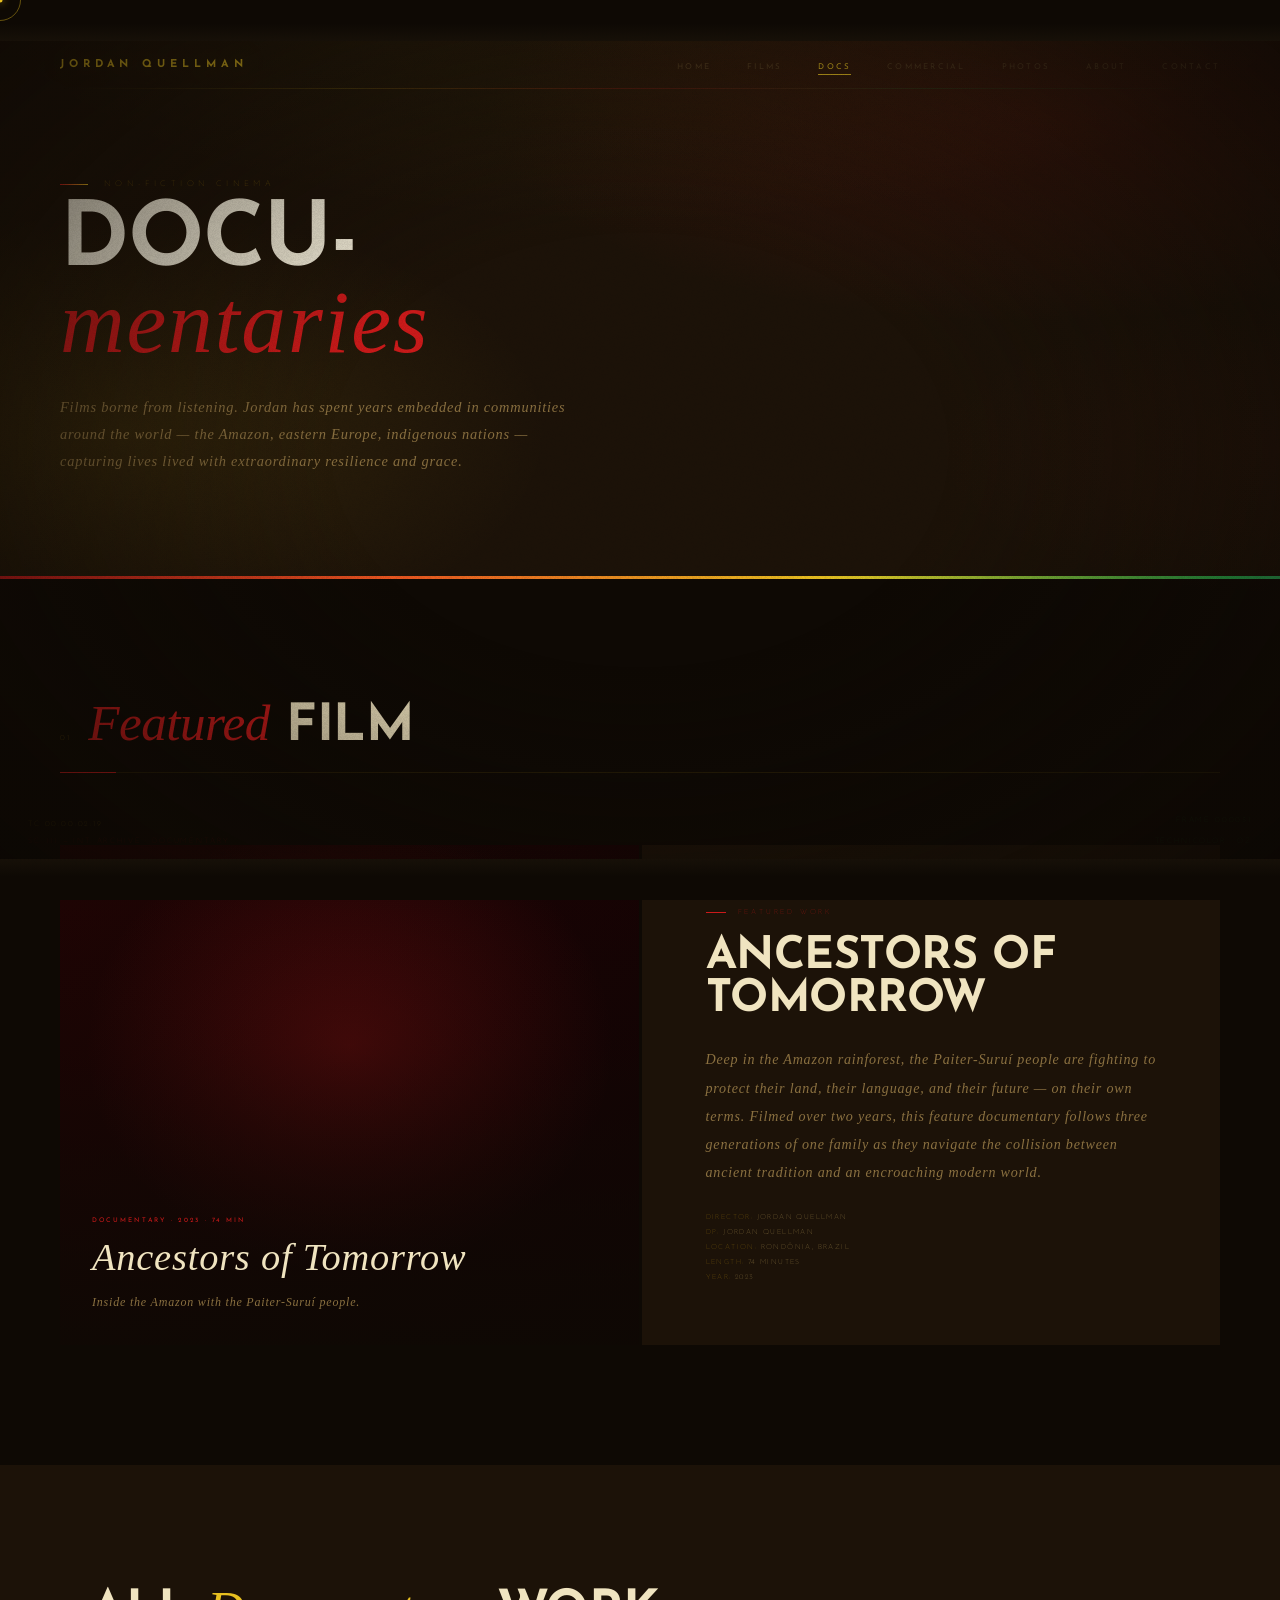
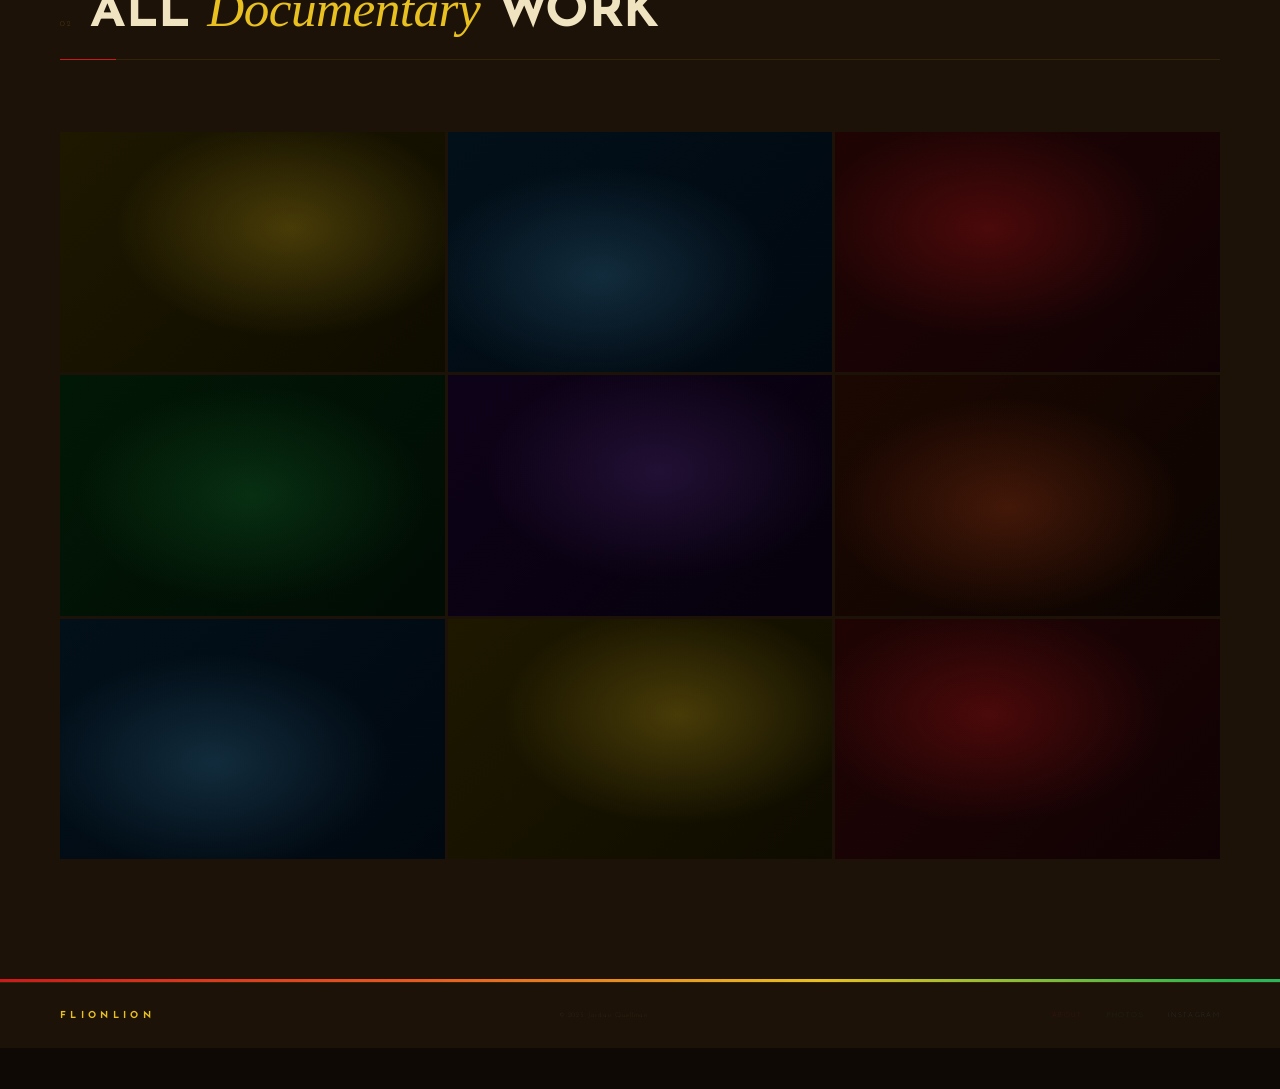
==== documentary.html @ 43848c0e "Add files via upload" ====
<!DOCTYPE html>
<html lang="en">
<head>
<meta charset="UTF-8">
<meta name="viewport" content="width=device-width, initial-scale=1.0">
<title>Documentaries — Jordan Quellman</title>
<meta name="description" content="Documentary films by Jordan Quellman — from the Amazon rainforest to indigenous communities worldwide.">
<link rel="stylesheet" href="style.css">
<style>
.page-header { background:var(--kansas-dark); padding:clamp(110px,16vw,180px) 60px clamp(60px,8vw,100px); position:relative; overflow:hidden; }
.page-header::before { content:''; position:absolute; inset:0; background:radial-gradient(ellipse 70% 60% at 80% 20%,rgba(204,26,26,0.14) 0%,transparent 60%),radial-gradient(ellipse 60% 70% at 10% 75%,rgba(232,192,32,0.10) 0%,transparent 55%); pointer-events:none; }
.ph-eyebrow { font-weight:100; font-size:0.5rem; letter-spacing:0.55em; text-transform:uppercase; color:var(--yellow-d); margin-bottom:16px; display:flex; align-items:center; gap:16px; position:relative; z-index:1; }
.ph-eyebrow::before { content:''; width:28px; height:1px; background:linear-gradient(to right,var(--ruby),var(--yellow)); }
.ph-title { font-weight:700; text-transform:uppercase; font-size:clamp(2.8rem,7vw,7rem); line-height:0.88; letter-spacing:-0.01em; position:relative; z-index:1; color:var(--ivory); }
.ph-title em { font-family:'Cormorant Garant',serif; font-style:italic; font-weight:300; text-transform:none; color:var(--ruby); }
.ph-desc { margin-top:24px; font-family:'Cormorant Garant',serif; font-style:italic; font-size:0.9rem; color:var(--dusk); line-height:1.9; max-width:520px; position:relative; z-index:1; }

/* Featured doc — tall card with text beside */
.doc-featured {
  display:grid; grid-template-columns:1fr 1fr; gap:3px;
}
.doc-featured-card {
  position:relative; overflow:hidden; cursor:pointer;
  min-height:480px; background:var(--kansas-mid);
}
.doc-featured-card-bg {
  position:absolute; inset:0; transition:transform 1.4s cubic-bezier(.25,.46,.45,.94);
  background:radial-gradient(ellipse 70% 70% at 50% 40%,rgba(204,26,26,0.28) 0%,transparent 65%),linear-gradient(135deg,#200404 0%,#100204 100%);
}
.doc-featured-card:hover .doc-featured-card-bg { transform:scale(1.06); }
.doc-featured-card-ov { position:absolute; inset:0; background:linear-gradient(to top,rgba(14,9,4,.85) 0%,rgba(14,9,4,.2) 60%,transparent 100%); z-index:1; }
.doc-featured-info { position:absolute; bottom:0; left:0; right:0; padding:32px; z-index:2; }
.dfi-cat { font-weight:400; font-size:0.4rem; letter-spacing:0.35em; text-transform:uppercase; color:var(--ruby); margin-bottom:10px; }
.dfi-title { font-family:'Cormorant Garant',serif; font-style:italic; font-weight:300; font-size:clamp(1.6rem,3vw,2.4rem); color:var(--cream); line-height:1.2; margin-bottom:12px; }
.dfi-desc { font-family:'Cormorant Garant',serif; font-style:italic; font-size:0.75rem; color:var(--dusk); line-height:1.8; }

.doc-featured-text {
  background:var(--kansas-dark); padding:clamp(40px,5vw,72px);
  display:flex; flex-direction:column; justify-content:center;
}
.dft-label { font-weight:100; font-size:0.44rem; letter-spacing:0.4em; text-transform:uppercase; color:var(--ruby); margin-bottom:20px; display:flex; align-items:center; gap:12px; }
.dft-label::before { content:''; width:20px; height:1px; background:var(--ruby); }
.dft-title { font-weight:700; text-transform:uppercase; font-size:clamp(1.6rem,3.5vw,3rem); color:var(--cream); line-height:0.95; letter-spacing:-0.01em; margin-bottom:24px; }
.dft-body { font-family:'Cormorant Garant',serif; font-style:italic; font-size:0.88rem; color:var(--dusk); line-height:2; margin-bottom:28px; }
.dft-meta { display:flex; flex-direction:column; gap:8px; }
.dft-meta-item { font-weight:100; font-size:0.44rem; letter-spacing:0.2em; text-transform:uppercase; }
.dft-meta-item span { color:var(--yellow-d); }

@media(max-width:900px) {
  .doc-featured { grid-template-columns:1fr; }
  .doc-featured-card { min-height:360px; }
}
</style>
</head>
<body>
<canvas id="grain"></canvas>
<div class="lb-t"></div><div class="lb-b"></div>
<div class="vignette"></div><div class="halation"></div>
<div class="hud-l"><div class="hud-tc">TC <span id="tc">00:00:00:00</span></div><div class="hud-sc">SC. III — INT. ARCHIVE · DOCUMENTARY</div></div>
<div class="hud-r"><div id="fn">FRAME 000000</div><div style="margin-top:4px;color:rgba(26,140,60,0.4)">TECHNICOLOR · OZ</div></div>
<div class="c-dot" id="cd"></div><div class="c-ring" id="cr"></div>

<nav>
  <a href="index.html" class="nav-logo">Jordan Quellman</a>
  <ul class="nav-links">
    <li><a href="index.html">Home</a></li>
    <li><a href="films.html">Films</a></li>
    <li><a href="documentary.html" class="active">Docs</a></li>
    <li><a href="commercial.html">Commercial</a></li>
    <li><a href="photography.html">Photos</a></li>
    <li><a href="about.html">About</a></li>
    <li><a href="contact.html">Contact</a></li>
  </ul>
</nav>

<div class="page-header">
  <p class="ph-eyebrow">Non-Fiction Cinema</p>
  <h1 class="ph-title">Docu-<br><em>mentaries</em></h1>
  <p class="ph-desc">Films borne from listening. Jordan has spent years embedded in communities around the world — the Amazon, eastern Europe, indigenous nations — capturing lives lived with extraordinary resilience and grace.</p>
</div>
<div class="rainbow-bar"></div>

<!-- Featured doc -->
<section class="section-pad" style="background:var(--kansas-black)">
  <div class="s-hdr reveal">
    <span class="s-num">01</span>
    <h2 class="s-title"><em class="c-ruby">Featured</em> Film</h2>
  </div>
  <div class="doc-featured reveal">
    <div class="doc-featured-card">
      <div class="doc-featured-card-bg"></div>
      <div class="doc-featured-card-ov"></div>
      <div class="doc-featured-info">
        <p class="dfi-cat">Documentary · 2023 · 74 min</p>
        <h2 class="dfi-title">Ancestors of Tomorrow</h2>
        <p class="dfi-desc">Inside the Amazon with the Paiter-Suruí people.</p>
      </div>
    </div>
    <div class="doc-featured-text">
      <p class="dft-label">Featured Work</p>
      <h3 class="dft-title">Ancestors of Tomorrow</h3>
      <p class="dft-body">Deep in the Amazon rainforest, the Paiter-Suruí people are fighting to protect their land, their language, and their future — on their own terms. Filmed over two years, this feature documentary follows three generations of one family as they navigate the collision between ancient tradition and an encroaching modern world.</p>
      <div class="dft-meta">
        <p class="dft-meta-item"><span>Director:</span> Jordan Quellman</p>
        <p class="dft-meta-item"><span>DP:</span> Jordan Quellman</p>
        <p class="dft-meta-item"><span>Location:</span> Rondônia, Brazil</p>
        <p class="dft-meta-item"><span>Length:</span> 74 minutes</p>
        <p class="dft-meta-item"><span>Year:</span> 2023</p>
      </div>
    </div>
  </div>
</section>

<!-- All docs grid -->
<section class="section-pad" style="background:var(--kansas-dark)">
  <div class="s-hdr reveal">
    <span class="s-num">02</span>
    <h2 class="s-title">All <em class="c-yellow">Documentary</em> Work</h2>
  </div>
  <div class="video-grid reveal">
    <div class="vid-card vc-yellow">
      <div class="vid-card-bg"></div><div class="vid-card-glow"></div><div class="vid-card-ov"></div>
      <div class="vid-play"><div class="vid-play-ring"><div class="vid-play-tri"></div></div></div>
      <div class="vid-stripe"></div>
      <div class="vid-card-info"><p class="vi-cat">Doc · 2023</p><h3 class="vi-title">Column of Life</h3></div>
    </div>
    <div class="vid-card vc-sky">
      <div class="vid-card-bg"></div><div class="vid-card-glow"></div><div class="vid-card-ov"></div>
      <div class="vid-play"><div class="vid-play-ring"><div class="vid-play-tri"></div></div></div>
      <div class="vid-stripe"></div>
      <div class="vid-card-info"><p class="vi-cat">Doc · 2022</p><h3 class="vi-title">Samauma</h3></div>
    </div>
    <div class="vid-card vc-ruby">
      <div class="vid-card-bg"></div><div class="vid-card-glow"></div><div class="vid-card-ov"></div>
      <div class="vid-play"><div class="vid-play-ring"><div class="vid-play-tri"></div></div></div>
      <div class="vid-stripe"></div>
      <div class="vid-card-info"><p class="vi-cat">Doc · 2021</p><h3 class="vi-title">A Call to Minyan</h3></div>
    </div>
    <div class="vid-card vc-emerald">
      <div class="vid-card-bg"></div><div class="vid-card-glow"></div><div class="vid-card-ov"></div>
      <div class="vid-play"><div class="vid-play-ring"><div class="vid-play-tri"></div></div></div>
      <div class="vid-stripe"></div>
      <div class="vid-card-info"><p class="vi-cat">Doc · 2021</p><h3 class="vi-title">Book of Earth</h3></div>
    </div>
    <div class="vid-card vc-violet">
      <div class="vid-card-bg"></div><div class="vid-card-glow"></div><div class="vid-card-ov"></div>
      <div class="vid-play"><div class="vid-play-ring"><div class="vid-play-tri"></div></div></div>
      <div class="vid-stripe"></div>
      <div class="vid-card-info"><p class="vi-cat">Doc · 2020</p><h3 class="vi-title">Dear Earth</h3></div>
    </div>
    <div class="vid-card vc-poppy">
      <div class="vid-card-bg"></div><div class="vid-card-glow"></div><div class="vid-card-ov"></div>
      <div class="vid-play"><div class="vid-play-ring"><div class="vid-play-tri"></div></div></div>
      <div class="vid-stripe"></div>
      <div class="vid-card-info"><p class="vi-cat">Doc Series · 2020</p><h3 class="vi-title">Vital Voices — Kiran</h3></div>
    </div>
    <div class="vid-card vc-sky">
      <div class="vid-card-bg"></div><div class="vid-card-glow"></div><div class="vid-card-ov"></div>
      <div class="vid-play"><div class="vid-play-ring"><div class="vid-play-tri"></div></div></div>
      <div class="vid-stripe"></div>
      <div class="vid-card-info"><p class="vi-cat">Doc Series · 2020</p><h3 class="vi-title">Vital Voices — Lina</h3></div>
    </div>
    <div class="vid-card vc-yellow">
      <div class="vid-card-bg"></div><div class="vid-card-glow"></div><div class="vid-card-ov"></div>
      <div class="vid-play"><div class="vid-play-ring"><div class="vid-play-tri"></div></div></div>
      <div class="vid-stripe"></div>
      <div class="vid-card-info"><p class="vi-cat">Doc · 2019</p><h3 class="vi-title">Agandi</h3></div>
    </div>
    <div class="vid-card vc-ruby">
      <div class="vid-card-bg"></div><div class="vid-card-glow"></div><div class="vid-card-ov"></div>
      <div class="vid-play"><div class="vid-play-ring"><div class="vid-play-tri"></div></div></div>
      <div class="vid-stripe"></div>
      <div class="vid-card-info"><p class="vi-cat">Doc · 2018</p><h3 class="vi-title">The River Runs Both Ways</h3></div>
    </div>
  </div>
</section>

<div class="rainbow-bar"></div>
<footer class="site-footer">
  <span class="f-logo">Flionlion</span>
  <span class="f-copy">© 2025 Jordan Quellman</span>
  <div class="f-links"><a href="about.html">About</a><a href="photography.html">Photos</a><a href="https://instagram.com/flionlion" target="_blank">Instagram</a></div>
</footer>
<script src="main.js"></script>
</body>
</html>
---- style.css ----
/* ═══════════════════════════════════════════════════════
   FLIONLION.COM — SHARED STYLES
   Wizard of Oz Technicolor × Paper Moon (Futura) Aesthetic
═══════════════════════════════════════════════════════ */

@import url('https://fonts.googleapis.com/css2?family=Josefin+Sans:ital,wght@0,100;0,300;0,400;0,600;0,700;1,100;1,300&family=Cormorant+Garant:ital,wght@1,300;1,500&display=swap');

*, *::before, *::after { box-sizing: border-box; margin: 0; padding: 0; }

:root {
  --kansas-black:   #0e0904;
  --kansas-dark:    #1c1208;
  --kansas-mid:     #2e1e0c;
  --kansas-dust:    #4a3418;
  --kansas-ochre:   #7a5828;
  --kansas-straw:   #a88048;

  --ruby:      #cc1a1a;
  --ruby-deep: #8c0e0e;
  --ruby-glow: rgba(204,26,26,0.15);
  --emerald:   #1a8c3c;
  --emerald-l: #28b850;
  --emerald-d: #0e5222;
  --yellow:    #e8c020;
  --yellow-l:  #f4d840;
  --yellow-d:  #a88010;
  --sky:       #4a9cc8;
  --sky-l:     #6ab8e0;
  --sky-d:     #285878;
  --violet:    #7840b0;
  --violet-l:  #9c5cd8;
  --violet-d:  #4a2070;
  --poppy:     #e85820;
  --poppy-d:   #9c3410;

  --ivory:     #faf4e0;
  --cream:     #f0e4c0;
  --parchment: #dcc898;
  --wheat:     #c4a860;
  --dusk:      #8a7040;
  --shadow:    #4e3820;
}

html { scroll-behavior: smooth; }

body {
  background: var(--kansas-black);
  color: var(--wheat);
  font-family: 'Josefin Sans', sans-serif;
  font-weight: 300;
  letter-spacing: 0.05em;
  overflow-x: hidden;
  cursor: none;
}

/* ── GRAIN ─────────────────────────────── */
#grain {
  position: fixed; inset: 0;
  z-index: 8800; pointer-events: none;
  opacity: 0.065; mix-blend-mode: multiply;
}

/* ── LETTERBOX ──────────────────────────── */
.lb-t, .lb-b {
  position: fixed; left: 0; right: 0;
  height: clamp(20px, 3.2vw, 46px);
  background: var(--kansas-black); z-index: 8000;
}
.lb-t { top: 0; }
.lb-b { bottom: 0; }
.lb-t::after {
  content:''; position:absolute; bottom:0; left:0; right:0; height:18px;
  background: linear-gradient(to bottom, transparent, rgba(168,128,72,0.06));
}
.lb-b::before {
  content:''; position:absolute; top:0; left:0; right:0; height:18px;
  background: linear-gradient(to top, transparent, rgba(168,128,72,0.06));
}

/* ── VIGNETTE ───────────────────────────── */
.vignette {
  position: fixed; inset: 0; z-index: 7800; pointer-events: none;
  background: radial-gradient(ellipse 80% 80% at 50% 50%,
    transparent 30%, rgba(14,9,4,0.55) 70%, rgba(10,6,3,0.82) 100%);
}
.halation {
  position: fixed; inset: 0; z-index: 7600; pointer-events: none;
  background:
    radial-gradient(ellipse 90% 50% at 50% -5%, rgba(232,192,32,0.07) 0%, transparent 60%),
    radial-gradient(ellipse 50% 30% at 100% 50%, rgba(204,26,26,0.04) 0%, transparent 55%);
  mix-blend-mode: screen;
}

/* ── HUD ────────────────────────────────── */
.hud-l {
  position:fixed; bottom:clamp(24px,4vw,52px); left:28px;
  z-index:7200; pointer-events:none;
  font-family:'Josefin Sans',sans-serif; font-weight:100;
  font-size:0.46rem; letter-spacing:0.25em; line-height:2.2; text-transform:uppercase;
}
.hud-tc { color:rgba(232,192,32,0.45); }
.hud-sc { color:rgba(204,26,26,0.38); }
.hud-r {
  position:fixed; bottom:clamp(24px,4vw,52px); right:28px;
  z-index:7200; pointer-events:none;
  font-family:'Josefin Sans',sans-serif; font-weight:100;
  font-size:0.46rem; letter-spacing:0.25em; text-align:right;
  color:rgba(26,140,60,0.42); line-height:2.2; text-transform:uppercase;
}

/* ── CURSOR ─────────────────────────────── */
.c-dot {
  position:fixed; width:5px; height:5px;
  background:var(--yellow); border-radius:50%;
  pointer-events:none; z-index:9999;
  transform:translate(-50%,-50%);
  box-shadow:0 0 8px rgba(232,192,32,0.7);
}
.c-ring {
  position:fixed; width:42px; height:42px; border-radius:50%;
  border:1px solid rgba(232,192,32,0.4);
  pointer-events:none; z-index:9998;
  transform:translate(-50%,-50%);
  transition:width .5s, height .5s, border-color .4s;
}

/* ── NAV ─────────────────────────────────── */
nav {
  position:fixed;
  top:clamp(20px,3.2vw,46px);
  left:0; right:0; z-index:6000;
  display:flex; align-items:center;
  justify-content:space-between;
  padding:16px 60px;
}
nav::after {
  content:''; position:absolute; bottom:0; left:60px; right:60px; height:1px;
  background:linear-gradient(to right,
    transparent,
    rgba(232,192,32,0.2) 25%,
    rgba(204,26,26,0.25) 50%,
    rgba(26,140,60,0.2) 75%,
    transparent);
}
.nav-logo {
  font-family:'Josefin Sans',sans-serif; font-weight:700;
  font-size:0.68rem; letter-spacing:0.45em; text-transform:uppercase;
  text-decoration:none; color:var(--yellow);
  text-shadow:0 0 28px rgba(232,192,32,0.4);
}
.nav-links { list-style:none; display:flex; gap:36px; align-items:center; }
.nav-links a {
  font-family:'Josefin Sans',sans-serif; font-weight:400;
  font-size:0.5rem; letter-spacing:0.28em; text-transform:uppercase;
  color:var(--shadow); text-decoration:none;
  transition:color .4s;
  position:relative;
}
.nav-links a::after {
  content:''; position:absolute; bottom:-4px; left:50%; right:50%;
  height:1px; background:var(--yellow);
  transition:left .4s ease, right .4s ease;
}
.nav-links a:hover, .nav-links a.active { color:var(--yellow); }
.nav-links a:hover::after, .nav-links a.active::after { left:0; right:0; }
.nav-links a.active { color:var(--yellow); }

/* ── RAINBOW BAR ────────────────────────── */
.rainbow-bar {
  height:3px;
  background:linear-gradient(90deg,
    var(--ruby) 0%, var(--poppy) 16%, var(--yellow) 32%,
    var(--emerald-l) 48%, var(--sky) 66%, var(--sky-d) 80%, var(--violet) 100%);
  background-size:200% 100%;
  animation:rainbowShift 8s linear infinite;
}
@keyframes rainbowShift { 0%{background-position:0% 0%} 100%{background-position:200% 0%} }

/* ── MARQUEE ────────────────────────────── */
.mq-wrap {
  background:var(--kansas-dark); overflow:hidden; padding:12px 0;
  border-top:1px solid rgba(232,192,32,0.1);
  border-bottom:1px solid rgba(232,192,32,0.1);
}
.mq-track { display:flex; width:max-content; animation:mq 36s linear infinite; }
.mq-item {
  font-family:'Josefin Sans',sans-serif; font-weight:600;
  font-size:0.48rem; letter-spacing:0.38em; text-transform:uppercase;
  padding:0 28px; white-space:nowrap;
}
.mq-item:nth-child(5n+1) { color:rgba(204,26,26,0.5); }
.mq-item:nth-child(5n+2) { color:rgba(196,158,16,0.48); }
.mq-item:nth-child(5n+3) { color:rgba(26,140,60,0.5); }
.mq-item:nth-child(5n+4) { color:rgba(74,156,200,0.48); }
.mq-item:nth-child(5n+5) { color:rgba(120,64,176,0.48); }
@keyframes mq { from{transform:translateX(0)} to{transform:translateX(-50%)} }

/* ── PAGE HEADER (inner pages) ──────────── */
.page-header {
  padding: clamp(110px,16vw,180px) 60px clamp(60px,8vw,100px);
  position: relative; overflow: hidden;
  background: var(--kansas-dark);
}
.page-header::before {
  content:''; position:absolute; inset:0;
  background:
    radial-gradient(ellipse 80% 60% at 80% 30%, rgba(232,192,32,0.10) 0%, transparent 60%),
    radial-gradient(ellipse 60% 70% at 10% 80%, rgba(204,26,26,0.08) 0%, transparent 60%);
  pointer-events:none;
}
.ph-eyebrow {
  font-weight:100; font-size:0.5rem; letter-spacing:0.55em; text-transform:uppercase;
  color:var(--yellow-d); margin-bottom:16px;
  display:flex; align-items:center; gap:16px; position:relative; z-index:1;
}
.ph-eyebrow::before { content:''; width:28px; height:1px; background:linear-gradient(to right,var(--ruby),var(--yellow)); }
.ph-title {
  font-family:'Josefin Sans',sans-serif; font-weight:700; text-transform:uppercase;
  font-size:clamp(2.8rem,7vw,7rem); line-height:0.88; letter-spacing:-0.01em;
  position:relative; z-index:1;
}
.ph-title em {
  font-family:'Cormorant Garant',serif; font-style:italic;
  font-weight:300; text-transform:none; letter-spacing:0.02em;
}
.ph-desc {
  margin-top:24px; font-family:'Cormorant Garant',serif; font-style:italic;
  font-size:0.9rem; color:var(--dusk); line-height:1.9; max-width:480px;
  position:relative; z-index:1;
}

/* ── SECTION COMMON ─────────────────────── */
.section-pad { padding:clamp(60px,10vw,120px) 60px; }
.section-pad-sm { padding:clamp(40px,6vw,80px) 60px; }

.s-hdr {
  display:flex; align-items:baseline; gap:18px;
  margin-bottom:clamp(40px,6vw,72px);
  padding-bottom:20px;
  border-bottom:1px solid rgba(232,192,32,0.1);
  position:relative;
}
.s-hdr::after {
  content:''; position:absolute; bottom:-1px; left:0;
  width:56px; height:1px; background:var(--ruby);
}
.s-num { font-weight:100; font-size:0.46rem; letter-spacing:0.22em; color:var(--yellow-d); }
.s-title {
  font-family:'Josefin Sans',sans-serif; font-weight:700; text-transform:uppercase;
  font-size:clamp(1.8rem,4vw,4rem); color:var(--cream); line-height:0.95; letter-spacing:-0.01em;
}
.s-title em {
  font-family:'Cormorant Garant',serif; font-style:italic;
  font-weight:300; text-transform:none;
}
.c-ruby    { color:var(--ruby); }
.c-emerald { color:var(--emerald-l); }
.c-yellow  { color:var(--yellow); }
.c-sky     { color:var(--sky); }
.c-violet  { color:var(--violet-l); }
.c-poppy   { color:var(--poppy); }

/* ── VIDEO GRID ─────────────────────────── */
.video-grid {
  display:grid;
  grid-template-columns:repeat(3,1fr);
  gap:3px;
}
.video-grid.cols-2 { grid-template-columns:repeat(2,1fr); }
.video-grid.cols-4 { grid-template-columns:repeat(4,1fr); }

.vid-card {
  position:relative; overflow:hidden;
  aspect-ratio:16/10; cursor:pointer;
  background:var(--kansas-mid);
  display:block; text-decoration:none;
}
.vid-card.wide { grid-column:span 2; }
.vid-card.tall { grid-row:span 2; aspect-ratio:unset; }

.vid-card-bg {
  position:absolute; inset:0;
  transition:transform 1.4s cubic-bezier(.25,.46,.45,.94);
}
.vid-card:hover .vid-card-bg { transform:scale(1.1); }

/* Color themes */
.vc-ruby    .vid-card-bg { background:radial-gradient(ellipse 70% 70% at 40% 40%,rgba(204,26,26,.28) 0%,transparent 65%),linear-gradient(135deg,#200404 0%,#100204 100%); }
.vc-yellow  .vid-card-bg { background:radial-gradient(ellipse 70% 70% at 60% 40%,rgba(232,192,32,.24) 0%,transparent 65%),linear-gradient(135deg,#1e1800 0%,#0e0c00 100%); }
.vc-emerald .vid-card-bg { background:radial-gradient(ellipse 70% 70% at 50% 50%,rgba(26,140,60,.24) 0%,transparent 65%),linear-gradient(135deg,#021806 0%,#010c04 100%); }
.vc-sky     .vid-card-bg { background:radial-gradient(ellipse 70% 70% at 40% 60%,rgba(74,156,200,.22) 0%,transparent 65%),linear-gradient(135deg,#02101a 0%,#010810 100%); }
.vc-violet  .vid-card-bg { background:radial-gradient(ellipse 70% 70% at 55% 40%,rgba(120,64,176,.22) 0%,transparent 65%),linear-gradient(135deg,#0e0218 0%,#06010c 100%); }
.vc-poppy   .vid-card-bg { background:radial-gradient(ellipse 70% 70% at 45% 55%,rgba(232,88,32,.22) 0%,transparent 65%),linear-gradient(135deg,#1c0802 0%,#0c0401 100%); }

.vid-card-ov {
  position:absolute; inset:0;
  background:linear-gradient(to top,rgba(14,9,4,.92) 0%,rgba(14,9,4,.1) 50%,transparent 100%);
  opacity:0; transition:opacity .5s; z-index:2;
}
.vid-card:hover .vid-card-ov { opacity:1; }

.vid-card-glow { position:absolute; inset:0; opacity:0; transition:opacity .6s; pointer-events:none; z-index:1; }
.vc-ruby:hover    .vid-card-glow { box-shadow:inset 0 0 80px rgba(204,26,26,.2); opacity:1; }
.vc-yellow:hover  .vid-card-glow { box-shadow:inset 0 0 80px rgba(232,192,32,.2); opacity:1; }
.vc-emerald:hover .vid-card-glow { box-shadow:inset 0 0 80px rgba(26,140,60,.2); opacity:1; }
.vc-sky:hover     .vid-card-glow { box-shadow:inset 0 0 80px rgba(74,156,200,.2); opacity:1; }
.vc-violet:hover  .vid-card-glow { box-shadow:inset 0 0 80px rgba(120,64,176,.2); opacity:1; }
.vc-poppy:hover   .vid-card-glow { box-shadow:inset 0 0 80px rgba(232,88,32,.2); opacity:1; }

/* Play button overlay */
.vid-play {
  position:absolute; inset:0; z-index:3;
  display:flex; align-items:center; justify-content:center;
  opacity:0; transition:opacity .4s;
}
.vid-card:hover .vid-play { opacity:1; }
.vid-play-ring {
  width:56px; height:56px; border-radius:50%;
  border:1px solid rgba(232,192,32,0.6);
  display:flex; align-items:center; justify-content:center;
  backdrop-filter:blur(4px);
  background:rgba(14,9,4,0.4);
}
.vid-play-tri {
  width:0; height:0;
  border-top:9px solid transparent; border-bottom:9px solid transparent;
  border-left:16px solid var(--yellow); margin-left:3px;
}

/* Color stripe */
.vid-stripe {
  position:absolute; left:0; bottom:0; right:0; height:3px;
  z-index:4; transform:scaleX(0); transform-origin:left;
  transition:transform .6s cubic-bezier(.25,.46,.45,.94);
}
.vc-ruby    .vid-stripe { background:linear-gradient(90deg,var(--ruby-deep),var(--ruby)); }
.vc-yellow  .vid-stripe { background:linear-gradient(90deg,var(--yellow-d),var(--yellow-l)); }
.vc-emerald .vid-stripe { background:linear-gradient(90deg,var(--emerald-d),var(--emerald-l)); }
.vc-sky     .vid-stripe { background:linear-gradient(90deg,var(--sky-d),var(--sky-l)); }
.vc-violet  .vid-stripe { background:linear-gradient(90deg,var(--violet-d),var(--violet-l)); }
.vc-poppy   .vid-stripe { background:linear-gradient(90deg,var(--poppy-d),var(--poppy)); }
.vid-card:hover .vid-stripe { transform:scaleX(1); }

.vid-card-info {
  position:absolute; bottom:0; left:0; right:0;
  padding:16px 16px 20px; z-index:5;
  opacity:0; transform:translateY(6px);
  transition:opacity .5s, transform .5s cubic-bezier(.25,.46,.45,.94);
}
.vid-card:hover .vid-card-info { opacity:1; transform:translateY(0); }
.vi-cat {
  font-weight:400; font-size:0.38rem;
  letter-spacing:0.35em; text-transform:uppercase; margin-bottom:5px;
}
.vc-ruby    .vi-cat { color:var(--ruby); }
.vc-yellow  .vi-cat { color:var(--yellow); }
.vc-emerald .vi-cat { color:var(--emerald-l); }
.vc-sky     .vi-cat { color:var(--sky-l); }
.vc-violet  .vi-cat { color:var(--violet-l); }
.vc-poppy   .vi-cat { color:var(--poppy); }
.vi-title {
  font-family:'Cormorant Garant',serif; font-style:italic; font-weight:300;
  font-size:clamp(.8rem,1.6vw,1.1rem); color:var(--cream); line-height:1.2;
}

/* ── PHOTO GRID ─────────────────────────── */
.photo-grid {
  display:grid;
  grid-template-columns:repeat(4,1fr);
  gap:3px;
}
.photo-card {
  position:relative; overflow:hidden;
  aspect-ratio:3/4; cursor:pointer;
  background:var(--kansas-mid);
}
.photo-card.landscape { aspect-ratio:4/3; }
.photo-card.wide { grid-column:span 2; }
.photo-card-bg {
  position:absolute; inset:0;
  transition:transform 1.2s cubic-bezier(.25,.46,.45,.94);
}
.photo-card:hover .photo-card-bg { transform:scale(1.08); }
.photo-card-ov {
  position:absolute; inset:0;
  background:linear-gradient(to top,rgba(14,9,4,.8) 0%,transparent 50%);
  opacity:0; transition:opacity .5s; z-index:1;
}
.photo-card:hover .photo-card-ov { opacity:1; }
.photo-card-info {
  position:absolute; bottom:0; left:0; right:0;
  padding:14px; z-index:2;
  opacity:0; transform:translateY(4px);
  transition:opacity .5s, transform .5s;
}
.photo-card:hover .photo-card-info { opacity:1; transform:translateY(0); }
.pi-title {
  font-family:'Cormorant Garant',serif; font-style:italic;
  font-size:0.78rem; color:var(--cream);
}

/* ── FOOTER ─────────────────────────────── */
.site-footer {
  background:var(--kansas-dark);
  padding:28px 60px; margin-bottom:clamp(20px,3.2vw,46px);
  display:flex; align-items:center; justify-content:space-between;
  border-top:1px solid rgba(232,192,32,0.1);
}
.f-logo {
  font-weight:700; font-size:0.6rem; letter-spacing:0.45em;
  text-transform:uppercase; color:var(--yellow);
}
.f-copy { font-weight:100; font-size:0.42rem; letter-spacing:0.14em; color:var(--shadow); }
.f-links { display:flex; gap:24px; }
.f-links a {
  font-weight:100; font-size:0.42rem; letter-spacing:0.2em;
  text-transform:uppercase; text-decoration:none;
  transition:color .3s;
}
.f-links a:nth-child(1) { color:rgba(204,26,26,0.5); }
.f-links a:nth-child(2) { color:rgba(26,140,60,0.5); }
.f-links a:nth-child(3) { color:rgba(74,156,200,0.5); }
.f-links a:nth-child(1):hover { color:var(--ruby); }
.f-links a:nth-child(2):hover { color:var(--emerald-l); }
.f-links a:nth-child(3):hover { color:var(--sky-l); }

/* ── SCROLL REVEAL ──────────────────────── */
.reveal {
  opacity:0; transform:translateY(28px);
  transition:opacity 1s cubic-bezier(.25,.46,.45,.94),
              transform 1s cubic-bezier(.25,.46,.45,.94);
}
.reveal.on { opacity:1; transform:translateY(0); }
.d1{transition-delay:.1s} .d2{transition-delay:.2s}
.d3{transition-delay:.3s} .d4{transition-delay:.4s}
.d5{transition-delay:.5s} .d6{transition-delay:.6s}

/* ── RESPONSIVE ─────────────────────────── */
@media(max-width:900px){
  nav, .section-pad, .section-pad-sm, .site-footer { padding-left:24px; padding-right:24px; }
  nav::after { left:24px; right:24px; }
  .page-header { padding-left:24px; padding-right:24px; }
  .video-grid { grid-template-columns:1fr 1fr; }
  .video-grid.cols-4 { grid-template-columns:1fr 1fr; }
  .vid-card.wide { grid-column:span 1; }
  .photo-grid { grid-template-columns:1fr 1fr; }
  .photo-card.wide { grid-column:span 1; }
}
@media(max-width:600px){
  .video-grid, .video-grid.cols-2, .video-grid.cols-4 { grid-template-columns:1fr; }
  .photo-grid { grid-template-columns:1fr; }
  .nav-links { display:none; }
  .nav-logo { font-size:0.58rem; }
}
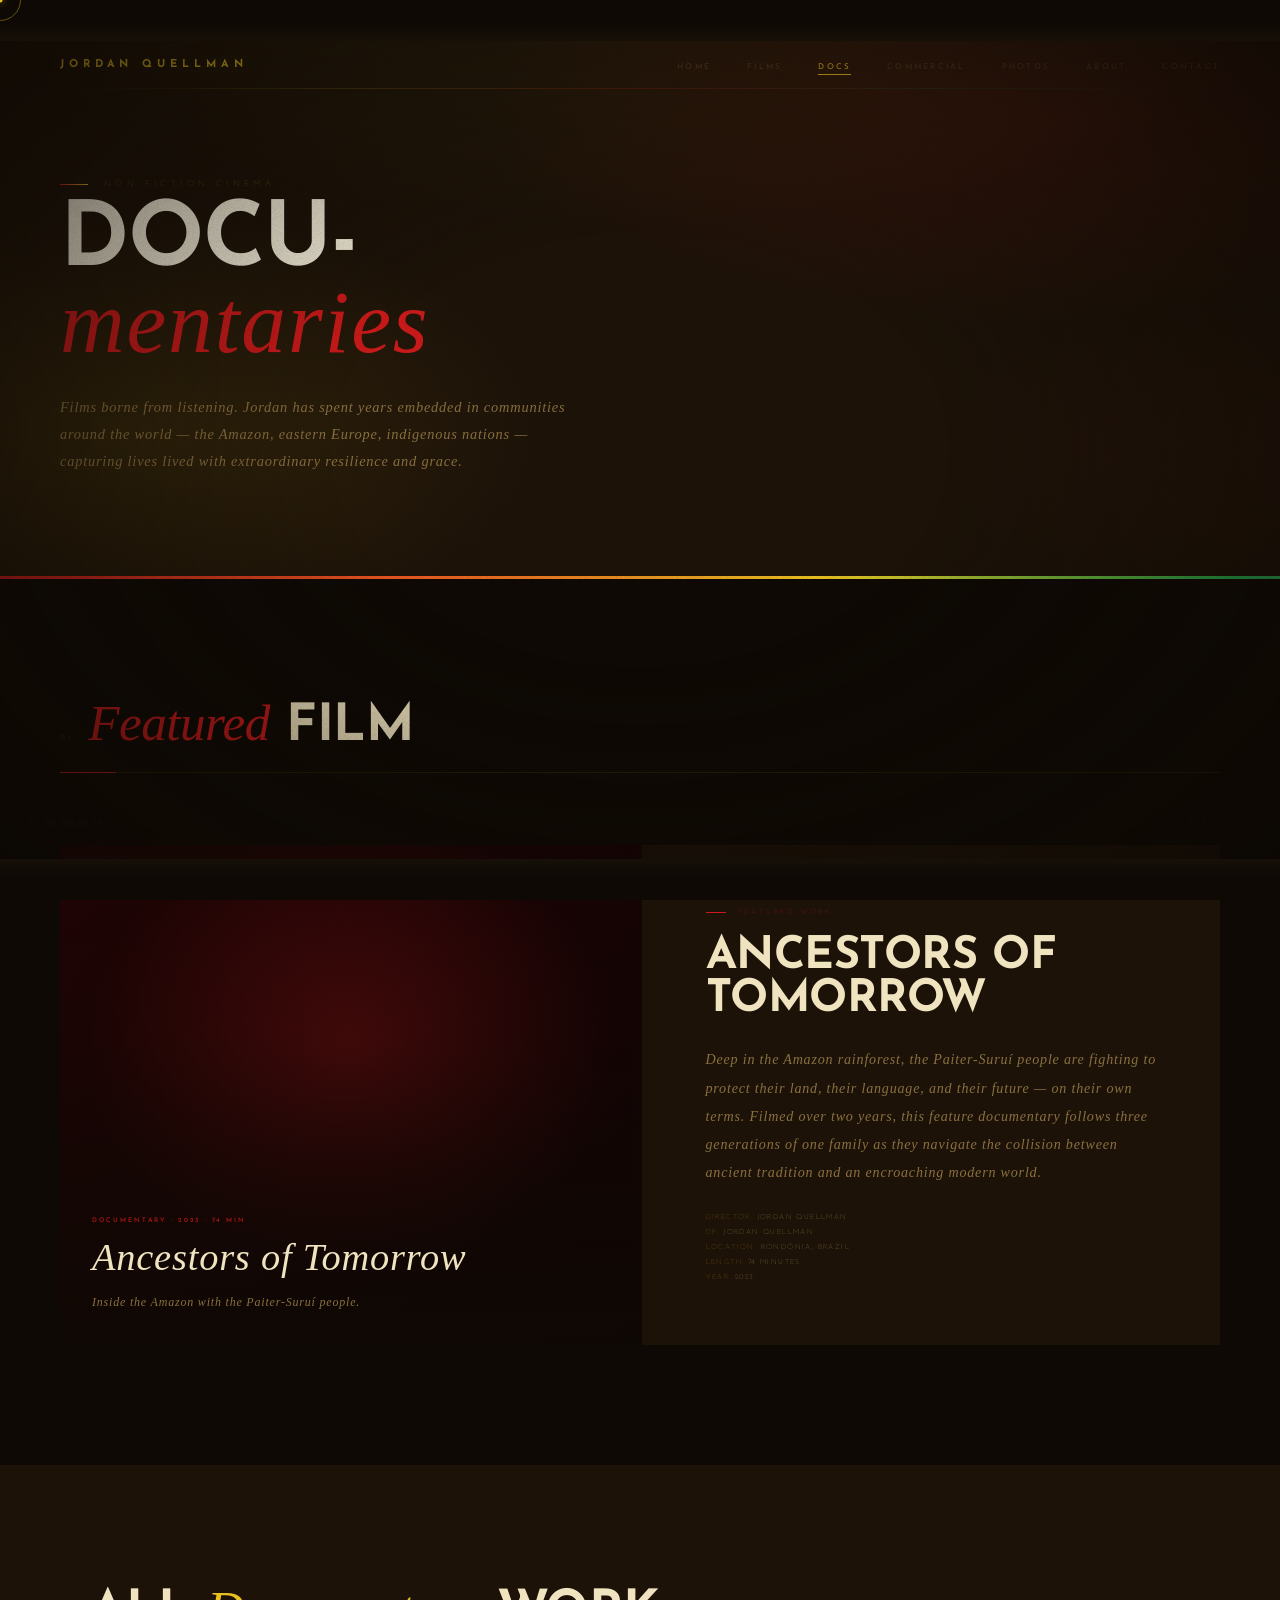
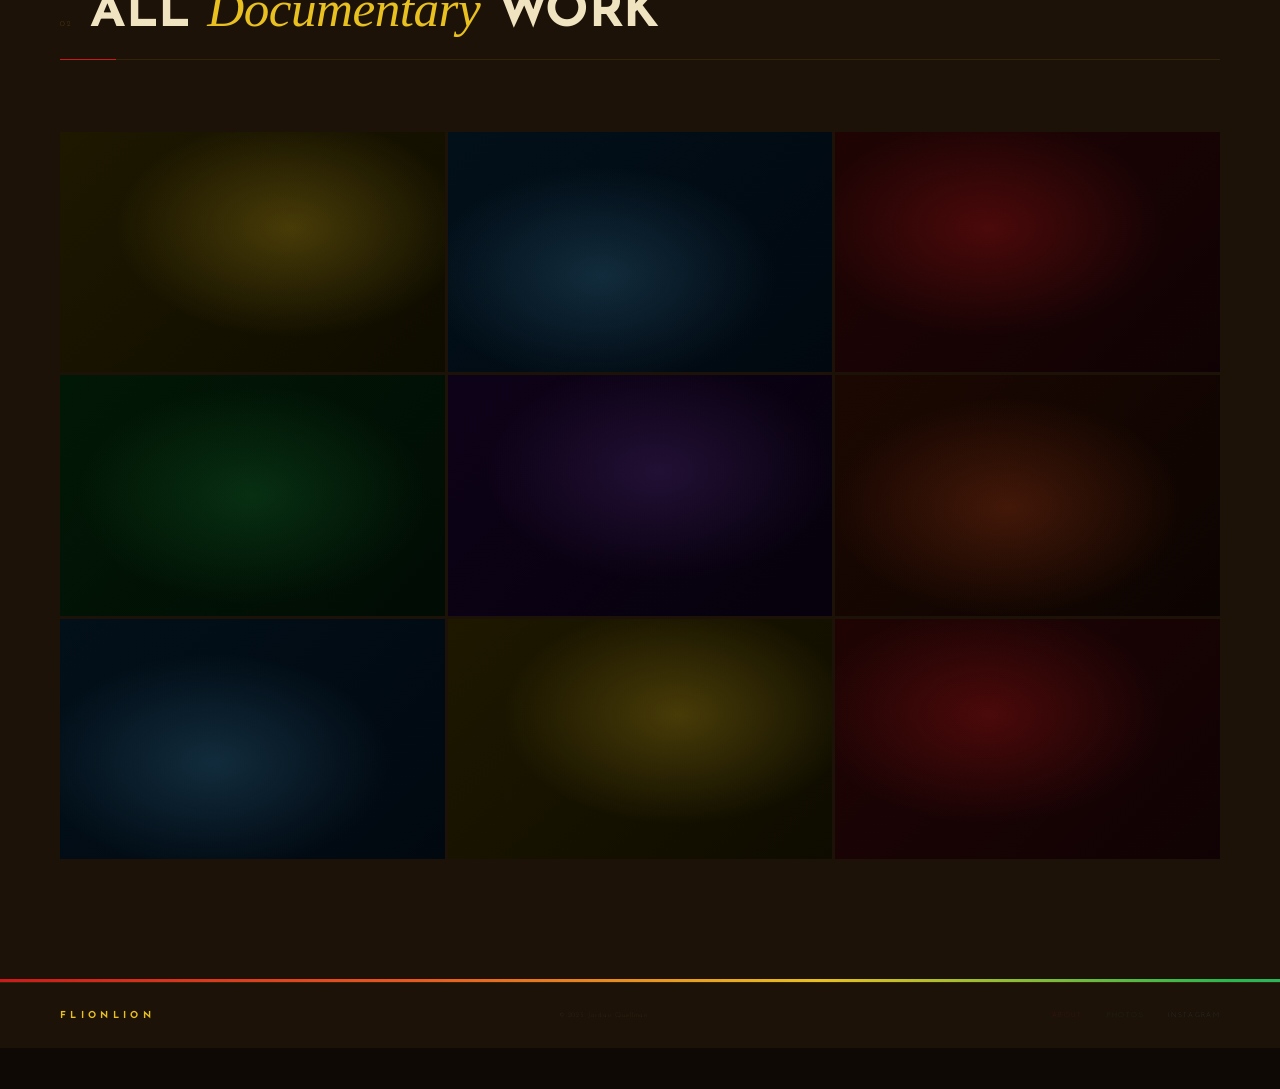
==== commit 6f5fb2f1: "Add files via upload" ====
--- a/documentary.html
+++ b/documentary.html
@@ -118,48 +118,60 @@
     <h2 class="s-title">All <em class="c-yellow">Documentary</em> Work</h2>
   </div>
   <div class="video-grid reveal">
+<a href="https://vimeo.com/676441235:b8317778dd" target="_blank" rel="noopener" class="vid-card-link">
     <div class="vid-card vc-yellow">
-      <div class="vid-card-bg"></div><div class="vid-card-glow"></div><div class="vid-card-ov"></div>
+      <div class="vid-card-bg" data-vimeo="https://vimeo.com/676441235:b8317778dd"></div><div class="vid-card-glow"></div><div class="vid-card-ov"></div>
       <div class="vid-play"><div class="vid-play-ring"><div class="vid-play-tri"></div></div></div>
       <div class="vid-stripe"></div>
       <div class="vid-card-info"><p class="vi-cat">Doc · 2023</p><h3 class="vi-title">Column of Life</h3></div>
     </div>
+</a>
     <div class="vid-card vc-sky">
       <div class="vid-card-bg"></div><div class="vid-card-glow"></div><div class="vid-card-ov"></div>
       <div class="vid-play"><div class="vid-play-ring"><div class="vid-play-tri"></div></div></div>
       <div class="vid-stripe"></div>
       <div class="vid-card-info"><p class="vi-cat">Doc · 2022</p><h3 class="vi-title">Samauma</h3></div>
     </div>
+<a href="https://vimeo.com/797588705" target="_blank" rel="noopener" class="vid-card-link">
     <div class="vid-card vc-ruby">
-      <div class="vid-card-bg"></div><div class="vid-card-glow"></div><div class="vid-card-ov"></div>
+      <div class="vid-card-bg" data-vimeo="https://vimeo.com/797588705"></div><div class="vid-card-glow"></div><div class="vid-card-ov"></div>
       <div class="vid-play"><div class="vid-play-ring"><div class="vid-play-tri"></div></div></div>
       <div class="vid-stripe"></div>
       <div class="vid-card-info"><p class="vi-cat">Doc · 2021</p><h3 class="vi-title">A Call to Minyan</h3></div>
     </div>
+</a>
+<a href="https://vimeo.com/368850594" target="_blank" rel="noopener" class="vid-card-link">
     <div class="vid-card vc-emerald">
-      <div class="vid-card-bg"></div><div class="vid-card-glow"></div><div class="vid-card-ov"></div>
+      <div class="vid-card-bg" data-vimeo="https://vimeo.com/368850594"></div><div class="vid-card-glow"></div><div class="vid-card-ov"></div>
       <div class="vid-play"><div class="vid-play-ring"><div class="vid-play-tri"></div></div></div>
       <div class="vid-stripe"></div>
       <div class="vid-card-info"><p class="vi-cat">Doc · 2021</p><h3 class="vi-title">Book of Earth</h3></div>
     </div>
+</a>
+<a href="https://vimeo.com/276112565" target="_blank" rel="noopener" class="vid-card-link">
     <div class="vid-card vc-violet">
-      <div class="vid-card-bg"></div><div class="vid-card-glow"></div><div class="vid-card-ov"></div>
+      <div class="vid-card-bg" data-vimeo="https://vimeo.com/276112565"></div><div class="vid-card-glow"></div><div class="vid-card-ov"></div>
       <div class="vid-play"><div class="vid-play-ring"><div class="vid-play-tri"></div></div></div>
       <div class="vid-stripe"></div>
       <div class="vid-card-info"><p class="vi-cat">Doc · 2020</p><h3 class="vi-title">Dear Earth</h3></div>
     </div>
+</a>
+<a href="https://vimeo.com/263607322" target="_blank" rel="noopener" class="vid-card-link">
     <div class="vid-card vc-poppy">
-      <div class="vid-card-bg"></div><div class="vid-card-glow"></div><div class="vid-card-ov"></div>
+      <div class="vid-card-bg" data-vimeo="https://vimeo.com/263607322"></div><div class="vid-card-glow"></div><div class="vid-card-ov"></div>
       <div class="vid-play"><div class="vid-play-ring"><div class="vid-play-tri"></div></div></div>
       <div class="vid-stripe"></div>
       <div class="vid-card-info"><p class="vi-cat">Doc Series · 2020</p><h3 class="vi-title">Vital Voices — Kiran</h3></div>
     </div>
+</a>
+<a href="https://vimeo.com/263607384" target="_blank" rel="noopener" class="vid-card-link">
     <div class="vid-card vc-sky">
-      <div class="vid-card-bg"></div><div class="vid-card-glow"></div><div class="vid-card-ov"></div>
+      <div class="vid-card-bg" data-vimeo="https://vimeo.com/263607384"></div><div class="vid-card-glow"></div><div class="vid-card-ov"></div>
       <div class="vid-play"><div class="vid-play-ring"><div class="vid-play-tri"></div></div></div>
       <div class="vid-stripe"></div>
       <div class="vid-card-info"><p class="vi-cat">Doc Series · 2020</p><h3 class="vi-title">Vital Voices — Lina</h3></div>
     </div>
+</a>
     <div class="vid-card vc-yellow">
       <div class="vid-card-bg"></div><div class="vid-card-glow"></div><div class="vid-card-ov"></div>
       <div class="vid-play"><div class="vid-play-ring"><div class="vid-play-tri"></div></div></div>
